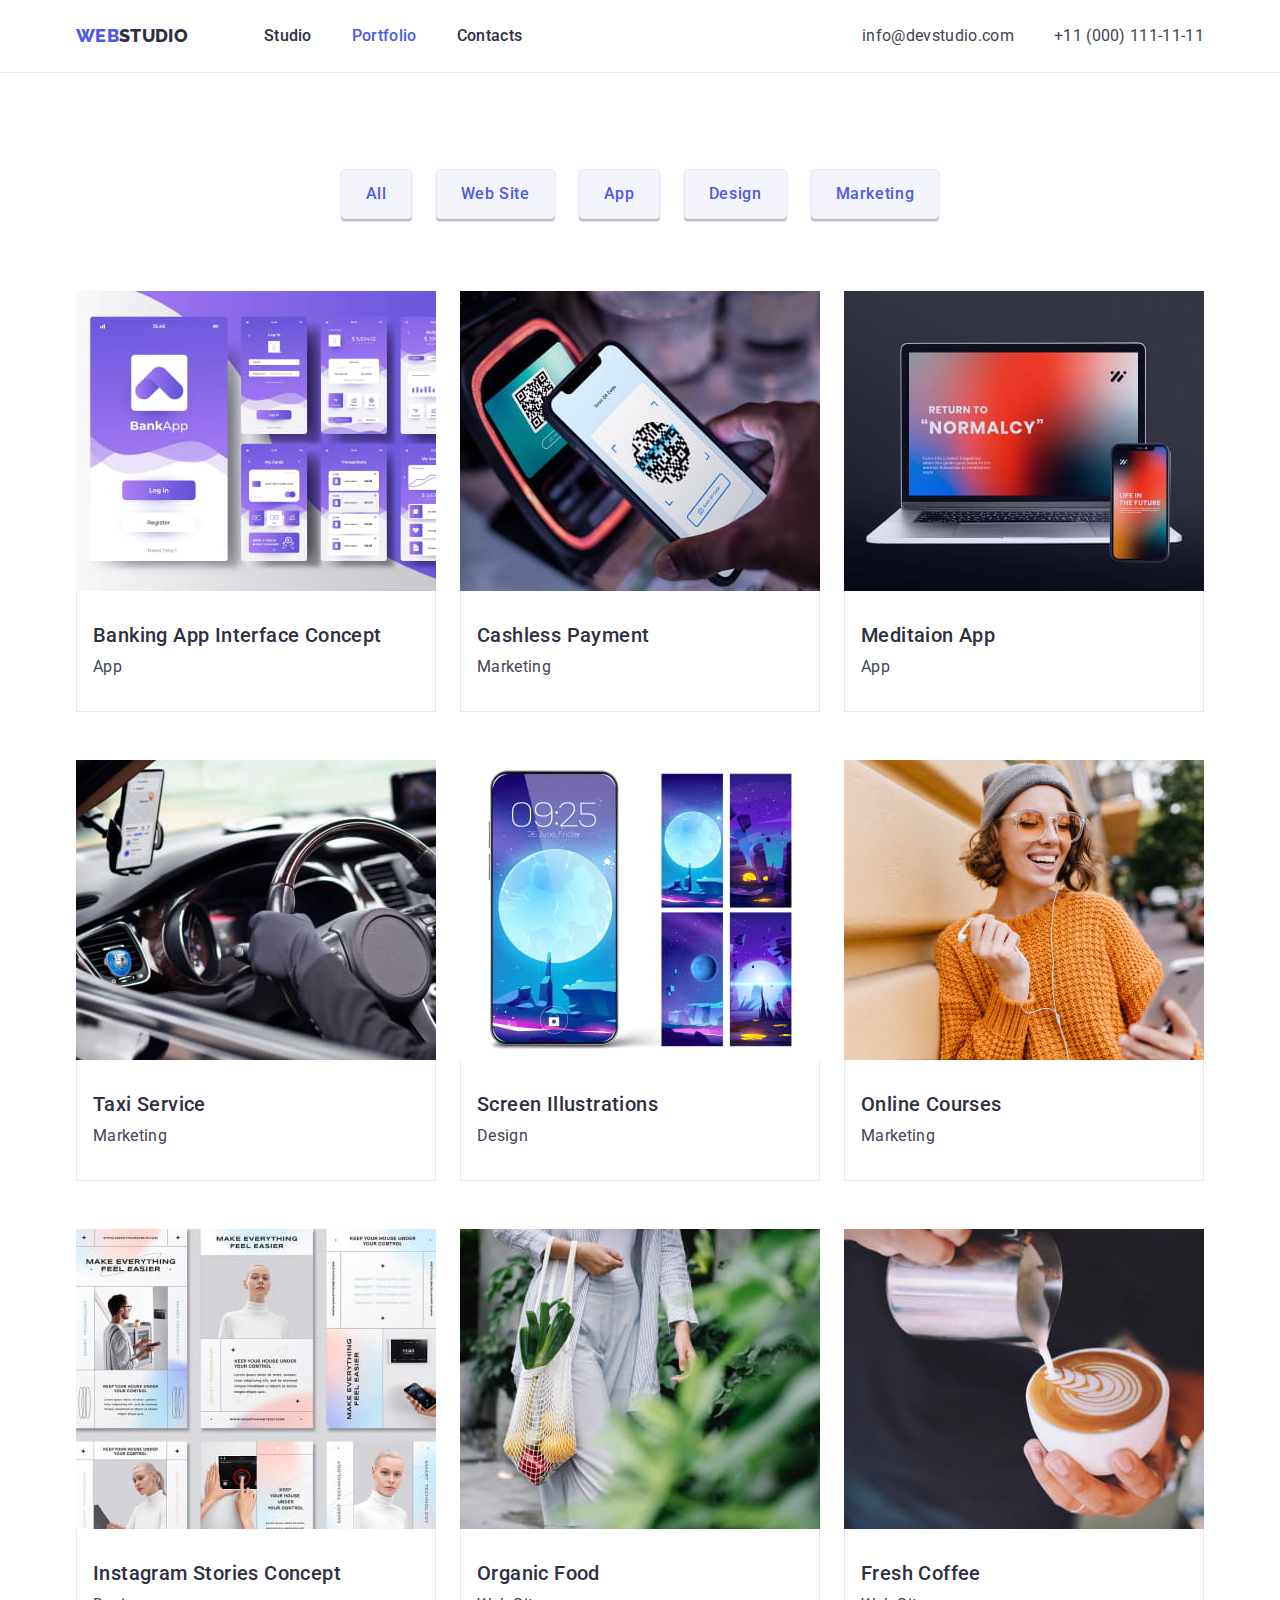
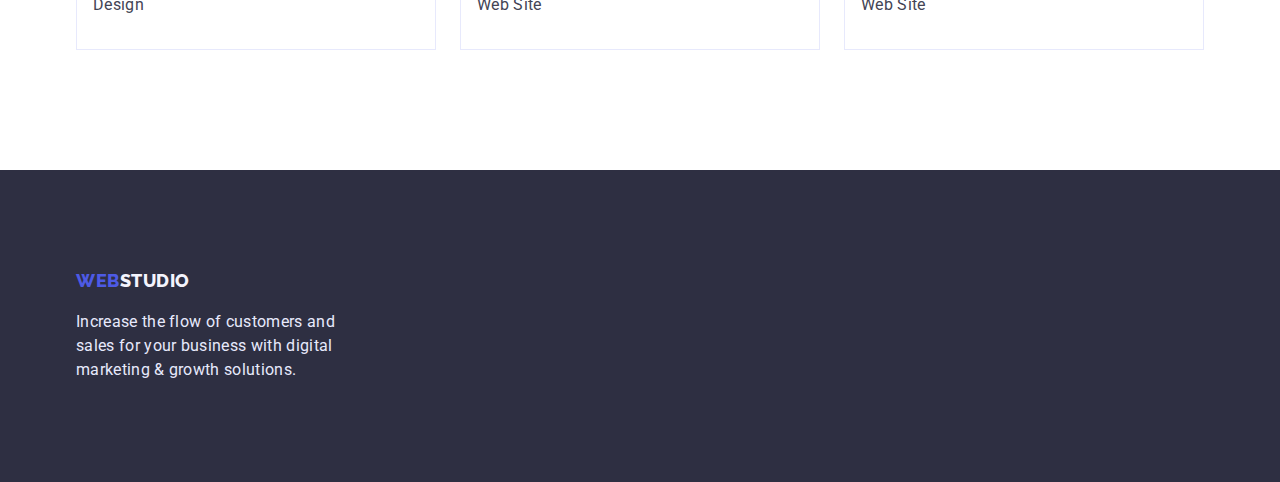
==== portfolio.html @ 76dc851d "Initial commit" ====
<!DOCTYPE html>
<html lang="en">
  <head>
    <meta charset="UTF-8" />
    <meta http-equiv="X-UA-Compatible" content="IE=edge" />
    <meta name="viewport" content="width=device-width, initial-scale=1.0" />
    <title>Portfolio</title>
    <link rel="preconnect" href="https://fonts.googleapis.com" />
    <link rel="preconnect" href="https://fonts.gstatic.com" crossorigin />
    <link
      href="https://fonts.googleapis.com/css2?family=Raleway:wght@800&family=Roboto:wght@400;500;700;900&display=swap"
      rel="stylesheet"
    />
    <link
      rel="stylesheet"
      href="https://cdnjs.cloudflare.com/ajax/libs/modern-normalize/1.0.0/modern-normalize.min.css"
    />
    <link rel="stylesheet" href="./css/styles.css" />
  </head>

  <body>
    <!-- /* --------------HEADER-------------- */ -->
    <header class="header">
      <div class="container">
        <nav class="header-navigation">
          <a href="./index.html" class="heder-logo link"
            ><span class="logo-one">WEB</span
            ><span class="logo-two">STUDIO</span></a
          >
          <ul class="header-list list">
            <li class="heder-item">
              <a href="./index.html" class="header-link link">Studio</a>
            </li>
            <li class="heder-item">
              <a href="./portfolio.html" class="header-link current link"
                >Portfolio</a
              >
            </li>
            <li class="heder-item">
              <a href="/" class="header-link link">Contacts</a>
            </li>
          </ul>
        </nav>
        <ul class="header-contact list">
          <li class="contact-item">
            <a href="mailto:info@devstudio.com" class="header-mail link"
              >info@devstudio.com</a
            >
          </li>
          <li class="contact-item">
            <a href="tel:+110001111111" class="header-tel link"
              >+11 (000) 111-11-11</a
            >
          </li>
        </ul>
      </div>
    </header>
    <main>
      <!-- /* --------------BENEFITS-------------- */ -->
      <section class="section benefits">
        <div class="container">
          <h1 class="visually-hidden">Section</h1>
          <ul class="btn-list list">
            <li class="btn-item">
              <button type="button" class="btn">All</button>
            </li>
            <li class="btn-item">
              <button type="button" class="btn">Web Site</button>
            </li>
            <li class="btn-item">
              <button type="button" class="btn">App</button>
            </li>
            <li class="btn-item">
              <button type="button" class="btn">Design</button>
            </li>
            <li class="btn-item">
              <button type="button" class="btn">Marketing</button>
            </li>
          </ul>
          <h2 class="visually-hidden">Section</h2>
          <ul class="benefits-list list">
            <li class="benefits-item">
              <img
                src="./images/img8.jpg"
                alt="Banking"
                width="360"
                height="300"
              />
              <div class="text">
                <h3 class="benefits-subtitle">Banking App Interface Concept</h3>
                <p class="benefits-description">App</p>
              </div>
            </li>
            <li class="benefits-item">
              <img
                src="./images/img9.jpg"
                alt="Payment"
                width="360"
                height="300"
              />
              <div class="text">
                <h3 class="benefits-subtitle">Cashless Payment</h3>
                <p class="benefits-description">Marketing</p>
              </div>
            </li>
            <li class="benefits-item">
              <img
                src="./images/img10.jpg"
                alt="Meditaio"
                width="360"
                height="300"
              />
              <div class="text">
                <h3 class="benefits-subtitle">Meditaion App</h3>
                <p class="benefits-description">App</p>
              </div>
            </li>
            <li class="benefits-item">
              <img
                src="./images/img11.jpg"
                alt="Taxi"
                width="360"
                height="300"
              />
              <div class="text">
                <h3 class="benefits-subtitle">Taxi Service</h3>
                <p class="benefits-description">Marketing</p>
              </div>
            </li>
            <li class="benefits-item">
              <img
                src="./images/img12.jpg"
                alt="Screen"
                width="360"
                height="300"
              />
              <div class="text">
                <h3 class="benefits-subtitle">Screen Illustrations</h3>
                <p class="benefits-description">Design</p>
              </div>
            </li>
            <li class="benefits-item">
              <img
                src="./images/img13.jpg"
                alt="Girl"
                width="360"
                height="300"
              />
              <div class="text">
                <h3 class="benefits-subtitle">Online Courses</h3>
                <p class="benefits-description">Marketing</p>
              </div>
            </li>
            <li class="benefits-item">
              <img
                src="./images/img14.jpg"
                alt="Instagram"
                width="360"
                height="300"
              />
              <div class="text">
                <h3 class="benefits-subtitle">Instagram Stories Concept</h3>
                <p class="benefits-description">Design</p>
              </div>
            </li>
            <li class="benefits-item">
              <img
                src="./images/img15.jpg"
                alt="Organic"
                width="360"
                height="300"
              />
              <div class="text">
                <h3 class="benefits-subtitle">Organic Food</h3>
                <p class="benefits-description">Web Site</p>
              </div>
            </li>
            <li class="benefits-item">
              <img
                src="./images/img16.jpg"
                alt="Fresh"
                width="360"
                height="300"
              />
              <div class="text">
                <h3 class="benefits-subtitle">Fresh Coffee</h3>
                <p class="benefits-description">Web Site</p>
              </div>
            </li>
          </ul>
        </div>
      </section>
    </main>
    <!-- /* --------------FOOTER-------------- */ -->
    <footer class="footer">
      <div class="container">
        <a href="./index.html" class="footer-logo link"
          ><span class="one">WEB</span><span class="two">STUDIO</span></a
        >
        <p class="footer-description">
          Increase the flow of customers and sales for your business with
          digital marketing & growth solutions.
        </p>
      </div>
    </footer>
  </body>
</html>
---- css/styles.css ----
:root {
  --primary-text-bg-color: #2e2f42;
  --hero-title-text-color: #ffffff;
  --primary-bg-color: #ffffff;
  --description-tel-mail-color: #434455;
  --primary-border-color: #e7e9fc;
  --bg-btn-foot-color: #f4f4fd;
  --accent-color: #4d5ae5;
  --accent-color-2: #404bbf;
  --secondaty-font: 'Raleway', sans-serif;
}

h1,
h2,
h3,
h4,
h5,
p {
  margin: 0;
}

ul {
  margin: 0;
  padding: 0;
}

img {
  display: block;
  max-width: 100%;
  height: auto;
}

body {
  background-color: var(--primary-bg-color);
  font-family: 'Roboto', sans-serif;
  font-weight: 400;
  font-size: 16px;
  line-height: 1.5;
  letter-spacing: 0.02em;
  color: var(--primary-text-bg-color);
}

.visually-hidden {
  position: absolute;
  width: 1px;
  height: 1px;
  margin: -1px;
  border: 0;
  padding: 0;
  white-space: nowrap;
  clip-path: inset(100%);
  clip: rect(0 0 0 0);
  overflow: hidden;
}

.list {
  list-style: none;
}

.link {
  text-decoration: none;
}

.container {
  width: 1158px;
  margin: 0 auto;
  padding: 0 15px;
}

.section {
  padding: 120px 0;
}

/* ---------HEADER----------- */

.header {
  border-bottom: 1px solid var(--primary-border-color);
}

.header .container {
  display: flex;
  align-items: center;
}

.header-navigation {
  display: flex;
  align-items: center;
}

.heder-logo {
  padding: 24px 0;

  font-family: var(--secondaty-font);
  font-weight: 800;
  font-size: 18px;
  line-height: 1.33;
}
.logo-one {
  color: var(--accent-color);
}

.logo-two {
  color: var(--primary-text-bg-color);
}

.heder-logo:focus {
  color: var(--accent-color);
}

.header-list {
  display: flex;
  margin-left: 76px;
  gap: 40px;
}
/* .heder-item:not(:first-child) {
  margin-left: 40px;
} */

.header-link {
  padding: 24px 0;

  font-weight: 500;
  color: var(--primary-text-bg-color);
}

.header-contact {
  display: flex;
  margin-left: auto;
}
.contact-item:not(:first-child) {
  margin-left: 40px;
}

.header-tel,
.header-mail {
  padding: 24px 0;

  font-weight: 400;
  color: var(--description-tel-mail-color);
}

.header-contact .link:hover,
.header-contact .link:focus,
.header-link.link:hover,
.header-link.link:focus {
  color: var(--accent-color);
}
.header-link.current {
  color: var(--accent-color);
}

/* -----------HERO-------------- */

.hero {
  padding: 188px 0;
  background-color: var(--primary-text-bg-color);
}

.hero .container {
  display: flex;
  flex-direction: column;
  align-items: center;
}

.hero-title {
  margin-bottom: 48px;
  max-width: 496px;
  text-align: center;

  font-size: 56px;
  line-height: 1.1;
  letter-spacing: 0.02em;
  color: var(--hero-title-text-color);
}

.hero-btn {
  background: var(--accent-color);
  box-shadow: 0px 4px 4px rgba(0, 0, 0, 0.15);
  border-radius: 4px;
  padding: 16px 32px;

  font-family: inherit;
  font-weight: 500;
  font-size: 16px;
  line-height: 1.5;
  letter-spacing: 0.04em;
  color: var(--hero-title-text-color);
  cursor: pointer;
}

.hero-btn:hover,
.hero-btn:focus {
  background: var(--accent-color-2);
}

/* --------------ABOUT-------------- */

.about {
  padding-bottom: 0;
}

.about-list {
  display: flex;
  gap: 24px;
}

.about-item {
  width: calc((100%-72px) / 4);
}

/* .about-item:nth-child(-n + 3) {
  margin-right: 24px;
} */

.about-title {
  margin-bottom: 8px;

  font-size: 20px;
  line-height: 0.83;
  letter-spacing: 0.02em;
  font-weight: 500;
}

.about-description {
  font-weight: 400;
  color: var(--description-tel-mail-color);
}

/* --------------WORKING-------------- */

.working {
  text-align: center;
}

.working-title {
  margin-bottom: 72px;

  font-size: 36px;
  line-height: 1.1;
  letter-spacing: 0.02em;
  text-transform: capitalize;
  font-weight: 500;
}

.working-list {
  display: flex;
  gap: 24px;
}

.working-list .container {
  background: linear-gradient(
    0deg,
    rgba(77, 90, 229, 0.1),
    rgba(77, 90, 229, 0.1)
  );
  background-blend-mode: soft-light, normal;
  border: 1px solid var(--primary-border-color);
}

.working-item {
  width: calc((100%-48px) / 3);
  max-width: 360px;
}

/* .working-item:nth-child(-n + 2) {
  margin-right: 24px;
} */

/* --------------TEAM-------------- */

.team {
  background-color: var(--bg-btn-foot-color);
}

.team-title {
  margin-bottom: 72px;

  font-size: 36px;
  line-height: 1.11;
  text-align: center;
  letter-spacing: 0.02em;
  font-weight: 500;
  text-transform: capitalize;
  color: var(--primary-text-bg-color);
}

.team-list {
  display: flex;
  flex-wrap: wrap;
  /* якщо добавиться контент */
  gap: 24px;
}

.team-item {
  width: calc((100%-72px) / 4);
  max-width: 264px;

  background: var(--primary-bg-color);
  box-shadow: 0px 1px 6px rgba(46, 47, 66, 0.08),
    0px 1px 1px rgba(46, 47, 66, 0.16), 0px 2px 1px rgba(46, 47, 66, 0.08);
  border-radius: 0px 0px 4px 4px;
}

/* .team-item:nth-child(-n + 3) {
  margin-right: 24px;
} */

.team-content {
  text-align: center;
  padding: 32px 0;
}

.team-subtitle {
  margin-bottom: 8px;

  font-size: 20px;
  line-height: 0.83;
  letter-spacing: 0.02em;
}

.team-description {
  font-weight: 400;
  color: var(--description-tel-mail-color);
}

/* ----------FOOTER---------- */

.footer {
  padding: 100px 0;

  background-color: var(--primary-text-bg-color);
}

.footer-logo {
  display: block;
  margin-bottom: 16px;
}

.footer-logo .one,
.footer-logo .two {
  font-family: var(--secondaty-font);
  font-weight: 800;
  font-size: 18px;
  line-height: 1.2;
  letter-spacing: 0.03em;
  text-transform: uppercase;
}

.footer-logo .one {
  color: var(--accent-color);
}

.footer-logo .two {
  color: var(--bg-btn-foot-color);
}

.footer-logo:focus {
  color: var(--accent-color-2);
}

.footer-description {
  max-width: 264px;

  color: var(--primary-border-color);
}

/* --------------Page 2------------ */

/* --------------BENEFITS-------------- */

.benefits {
  padding-top: 96px;
}

.btn-list {
  display: flex;
  justify-content: center;
  gap: 24px;

  margin-bottom: 72px;
}

/* .btn-list .btn-item + .btn-item {
  margin-left: 24px;
} */

.btn {
  padding: 12px 24px;

  background: var(--bg-btn-foot-color);
  box-shadow: 0px 3px 1px rgba(0, 0, 0, 0.1), 0px 2px 1px rgba(0, 0, 0, 0.08),
    0px 2px 2px rgba(0, 0, 0, 0.12);
  border-radius: 4px;
  border: 1px solid var(--primary-border-color);

  font-family: inherit;
  font-weight: 500;
  font-size: 16px;
  line-height: 1.5;
  letter-spacing: 0.04em;
  color: var(--accent-color);

  cursor: pointer;
}

.btn:hover,
.btn:focus {
  background-color: var(--accent-color-2);
  border-color: var(--accent-color-2);

  color: var(--hero-title-text-color);
}

.benefits-list {
  display: flex;
  flex-wrap: wrap;
  gap: 48px;
  column-gap: 24px;
}

.benefits-item {
  width: calc((100%-48px) / 3);
  max-width: 360px;
}

/* .benefits-item:nth-child(3n) {
  margin-right: 0;
} */

.benefits-item:nth-last-child(-n + 3) {
  margin-bottom: 0px;
}

.benefits-item .text {
  padding: 32px 16px;
  border: 1px solid var(--primary-border-color);
  border-top: none;
}

.benefits-subtitle {
  margin-bottom: 8px;

  font-weight: 500;
  font-size: 20px;
  line-height: 1.2;
  letter-spacing: 0.02em;
}

.benefits-description {
  font-weight: 400;
  color: var(--description-tel-mail-color);
}
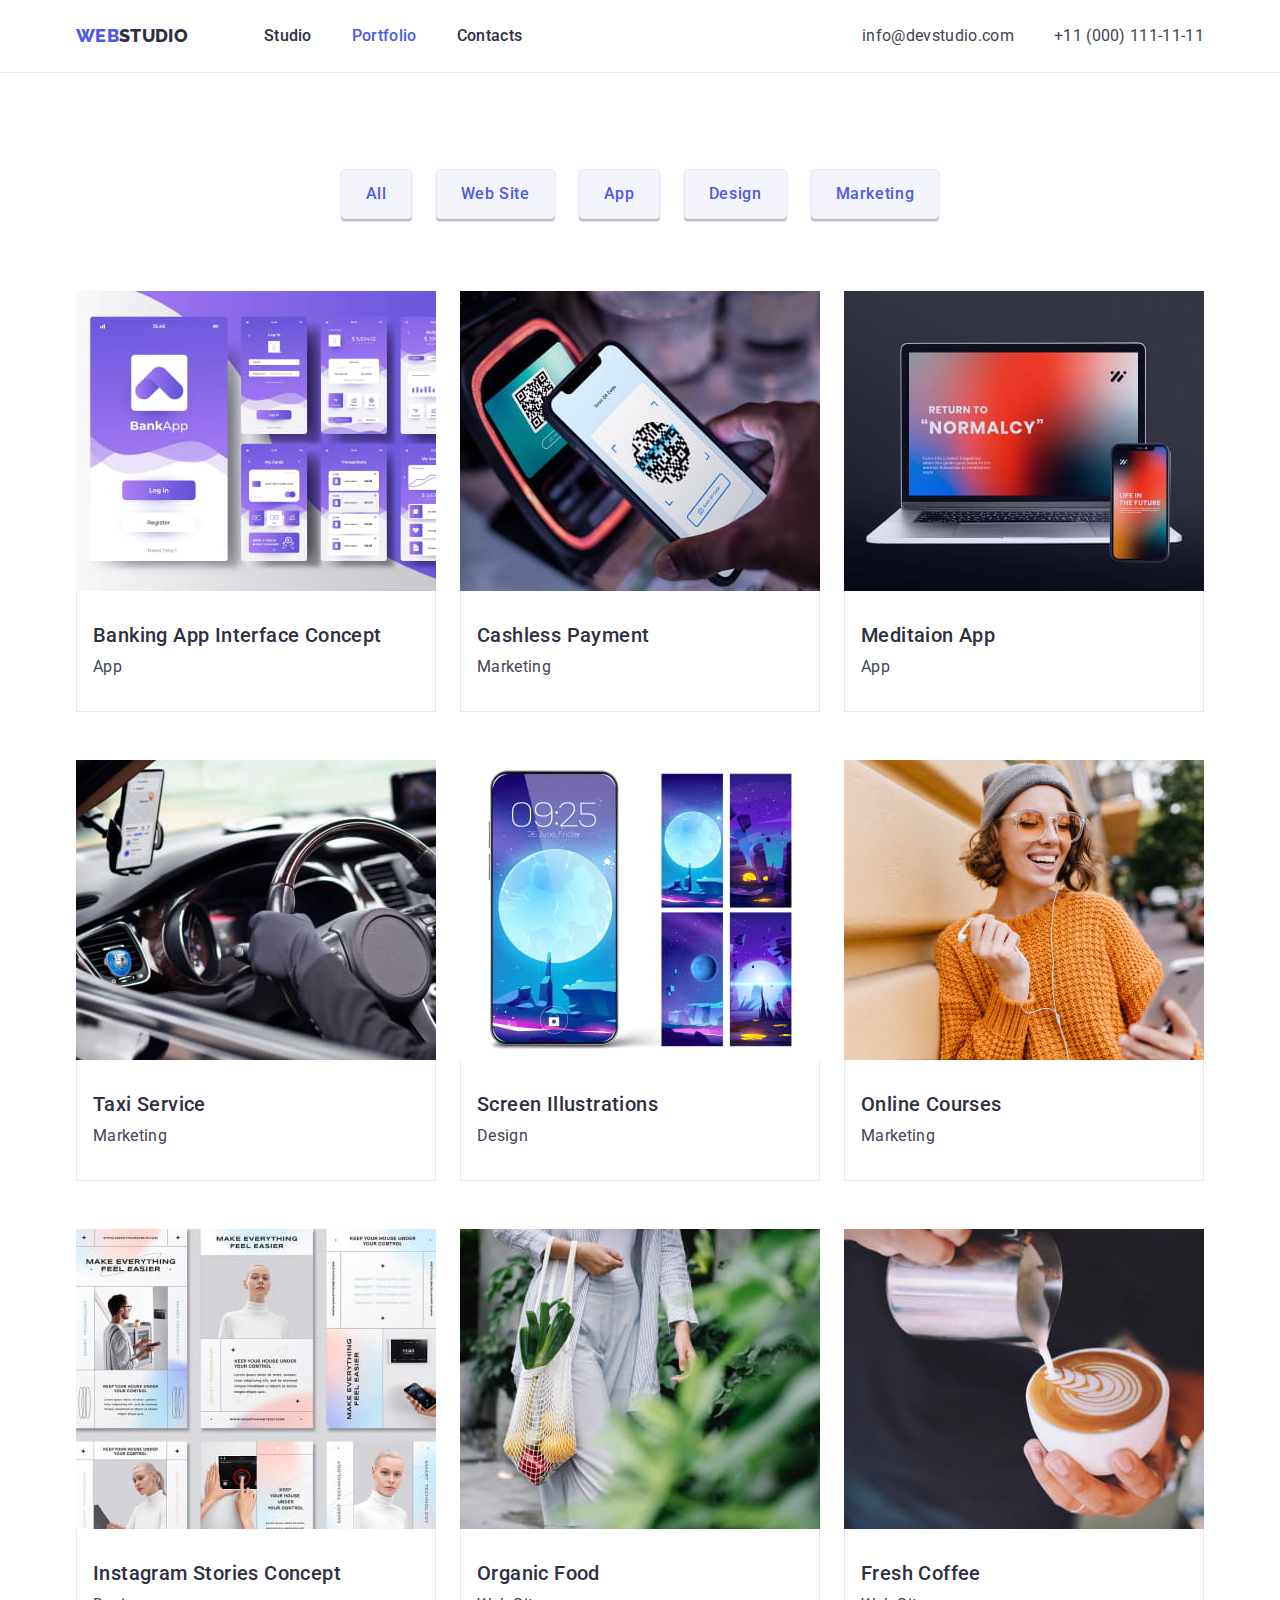
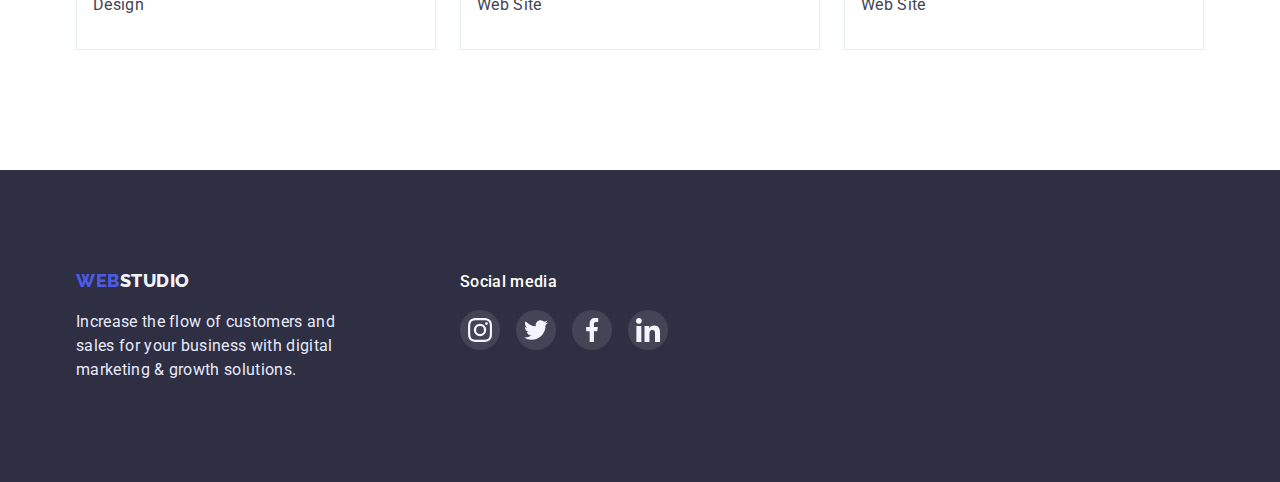
==== commit 6a5d5ca8: "commit" ====
--- a/portfolio.html
+++ b/portfolio.html
@@ -1,207 +1,189 @@
 <!DOCTYPE html>
 <html lang="en">
-  <head>
-    <meta charset="UTF-8" />
-    <meta http-equiv="X-UA-Compatible" content="IE=edge" />
-    <meta name="viewport" content="width=device-width, initial-scale=1.0" />
-    <title>Portfolio</title>
-    <link rel="preconnect" href="https://fonts.googleapis.com" />
-    <link rel="preconnect" href="https://fonts.gstatic.com" crossorigin />
-    <link
-      href="https://fonts.googleapis.com/css2?family=Raleway:wght@800&family=Roboto:wght@400;500;700;900&display=swap"
-      rel="stylesheet"
-    />
-    <link
-      rel="stylesheet"
-      href="https://cdnjs.cloudflare.com/ajax/libs/modern-normalize/1.0.0/modern-normalize.min.css"
-    />
-    <link rel="stylesheet" href="./css/styles.css" />
-  </head>
+	<head>
+		<meta charset="UTF-8" />
+		<meta http-equiv="X-UA-Compatible" content="IE=edge" />
+		<meta name="viewport" content="width=device-width, initial-scale=1.0" />
+		<title>Portfolio</title>
+		<link rel="preconnect" href="https://fonts.googleapis.com" />
+		<link rel="preconnect" href="https://fonts.gstatic.com" crossorigin />
+		<link
+			href="https://fonts.googleapis.com/css2?family=Raleway:wght@800&family=Roboto:wght@400;500;700;900&display=swap"
+			rel="stylesheet"
+		/>
+		<link
+			rel="stylesheet"
+			href="https://cdnjs.cloudflare.com/ajax/libs/modern-normalize/1.0.0/modern-normalize.min.css"
+		/>
+		<link rel="stylesheet" href="./css/styles.css" />
+	</head>
 
-  <body>
-    <!-- /* --------------HEADER-------------- */ -->
-    <header class="header">
-      <div class="container">
-        <nav class="header-navigation">
-          <a href="./index.html" class="heder-logo link"
-            ><span class="logo-one">WEB</span
-            ><span class="logo-two">STUDIO</span></a
-          >
-          <ul class="header-list list">
-            <li class="heder-item">
-              <a href="./index.html" class="header-link link">Studio</a>
-            </li>
-            <li class="heder-item">
-              <a href="./portfolio.html" class="header-link current link"
-                >Portfolio</a
-              >
-            </li>
-            <li class="heder-item">
-              <a href="/" class="header-link link">Contacts</a>
-            </li>
-          </ul>
-        </nav>
-        <ul class="header-contact list">
-          <li class="contact-item">
-            <a href="mailto:info@devstudio.com" class="header-mail link"
-              >info@devstudio.com</a
-            >
-          </li>
-          <li class="contact-item">
-            <a href="tel:+110001111111" class="header-tel link"
-              >+11 (000) 111-11-11</a
-            >
-          </li>
-        </ul>
-      </div>
-    </header>
-    <main>
-      <!-- /* --------------BENEFITS-------------- */ -->
-      <section class="section benefits">
-        <div class="container">
-          <h1 class="visually-hidden">Section</h1>
-          <ul class="btn-list list">
-            <li class="btn-item">
-              <button type="button" class="btn">All</button>
-            </li>
-            <li class="btn-item">
-              <button type="button" class="btn">Web Site</button>
-            </li>
-            <li class="btn-item">
-              <button type="button" class="btn">App</button>
-            </li>
-            <li class="btn-item">
-              <button type="button" class="btn">Design</button>
-            </li>
-            <li class="btn-item">
-              <button type="button" class="btn">Marketing</button>
-            </li>
-          </ul>
-          <h2 class="visually-hidden">Section</h2>
-          <ul class="benefits-list list">
-            <li class="benefits-item">
-              <img
-                src="./images/img8.jpg"
-                alt="Banking"
-                width="360"
-                height="300"
-              />
-              <div class="text">
-                <h3 class="benefits-subtitle">Banking App Interface Concept</h3>
-                <p class="benefits-description">App</p>
-              </div>
-            </li>
-            <li class="benefits-item">
-              <img
-                src="./images/img9.jpg"
-                alt="Payment"
-                width="360"
-                height="300"
-              />
-              <div class="text">
-                <h3 class="benefits-subtitle">Cashless Payment</h3>
-                <p class="benefits-description">Marketing</p>
-              </div>
-            </li>
-            <li class="benefits-item">
-              <img
-                src="./images/img10.jpg"
-                alt="Meditaio"
-                width="360"
-                height="300"
-              />
-              <div class="text">
-                <h3 class="benefits-subtitle">Meditaion App</h3>
-                <p class="benefits-description">App</p>
-              </div>
-            </li>
-            <li class="benefits-item">
-              <img
-                src="./images/img11.jpg"
-                alt="Taxi"
-                width="360"
-                height="300"
-              />
-              <div class="text">
-                <h3 class="benefits-subtitle">Taxi Service</h3>
-                <p class="benefits-description">Marketing</p>
-              </div>
-            </li>
-            <li class="benefits-item">
-              <img
-                src="./images/img12.jpg"
-                alt="Screen"
-                width="360"
-                height="300"
-              />
-              <div class="text">
-                <h3 class="benefits-subtitle">Screen Illustrations</h3>
-                <p class="benefits-description">Design</p>
-              </div>
-            </li>
-            <li class="benefits-item">
-              <img
-                src="./images/img13.jpg"
-                alt="Girl"
-                width="360"
-                height="300"
-              />
-              <div class="text">
-                <h3 class="benefits-subtitle">Online Courses</h3>
-                <p class="benefits-description">Marketing</p>
-              </div>
-            </li>
-            <li class="benefits-item">
-              <img
-                src="./images/img14.jpg"
-                alt="Instagram"
-                width="360"
-                height="300"
-              />
-              <div class="text">
-                <h3 class="benefits-subtitle">Instagram Stories Concept</h3>
-                <p class="benefits-description">Design</p>
-              </div>
-            </li>
-            <li class="benefits-item">
-              <img
-                src="./images/img15.jpg"
-                alt="Organic"
-                width="360"
-                height="300"
-              />
-              <div class="text">
-                <h3 class="benefits-subtitle">Organic Food</h3>
-                <p class="benefits-description">Web Site</p>
-              </div>
-            </li>
-            <li class="benefits-item">
-              <img
-                src="./images/img16.jpg"
-                alt="Fresh"
-                width="360"
-                height="300"
-              />
-              <div class="text">
-                <h3 class="benefits-subtitle">Fresh Coffee</h3>
-                <p class="benefits-description">Web Site</p>
-              </div>
-            </li>
-          </ul>
-        </div>
-      </section>
-    </main>
-    <!-- /* --------------FOOTER-------------- */ -->
-    <footer class="footer">
-      <div class="container">
-        <a href="./index.html" class="footer-logo link"
-          ><span class="one">WEB</span><span class="two">STUDIO</span></a
-        >
-        <p class="footer-description">
-          Increase the flow of customers and sales for your business with
-          digital marketing & growth solutions.
-        </p>
-      </div>
-    </footer>
-  </body>
+	<body>
+		<!-- /* --------------HEADER-------------- */ -->
+		<header class="header">
+			<div class="container">
+				<nav class="header-navigation">
+					<a href="./index.html" class="heder-logo link"
+						><span class="logo-one">WEB</span><span class="logo-two">STUDIO</span></a
+					>
+					<ul class="header-list list">
+						<li class="heder-item">
+							<a href="./index.html" class="header-link link">Studio</a>
+						</li>
+						<li class="heder-item">
+							<a href="./portfolio.html" class="header-link current link">Portfolio</a>
+						</li>
+						<li class="heder-item">
+							<a href="/" class="header-link link">Contacts</a>
+						</li>
+					</ul>
+				</nav>
+				<ul class="header-contact list">
+					<li class="contact-item">
+						<a href="mailto:info@devstudio.com" class="header-mail link">info@devstudio.com</a>
+					</li>
+					<li class="contact-item">
+						<a href="tel:+110001111111" class="header-tel link">+11 (000) 111-11-11</a>
+					</li>
+				</ul>
+			</div>
+		</header>
+		<main>
+			<!-- /* --------------BENEFITS-------------- */ -->
+			<section class="section benefits">
+				<div class="container">
+					<h1 class="visually-hidden">Section</h1>
+					<ul class="btn-list list">
+						<li class="btn-item">
+							<button type="button" class="btn">All</button>
+						</li>
+						<li class="btn-item">
+							<button type="button" class="btn">Web Site</button>
+						</li>
+						<li class="btn-item">
+							<button type="button" class="btn">App</button>
+						</li>
+						<li class="btn-item">
+							<button type="button" class="btn">Design</button>
+						</li>
+						<li class="btn-item">
+							<button type="button" class="btn">Marketing</button>
+						</li>
+					</ul>
+					<h2 class="visually-hidden">Section</h2>
+					<ul class="benefits-list list">
+						<li class="benefits-item">
+							<img src="./images/img8.jpg" alt="Banking" width="360" height="300" />
+							<div class="text">
+								<h3 class="benefits-subtitle">Banking App Interface Concept</h3>
+								<p class="benefits-description">App</p>
+							</div>
+						</li>
+						<li class="benefits-item">
+							<img src="./images/img9.jpg" alt="Payment" width="360" height="300" />
+							<div class="text">
+								<h3 class="benefits-subtitle">Cashless Payment</h3>
+								<p class="benefits-description">Marketing</p>
+							</div>
+						</li>
+						<li class="benefits-item">
+							<img src="./images/img10.jpg" alt="Meditaio" width="360" height="300" />
+							<div class="text">
+								<h3 class="benefits-subtitle">Meditaion App</h3>
+								<p class="benefits-description">App</p>
+							</div>
+						</li>
+						<li class="benefits-item">
+							<img src="./images/img11.jpg" alt="Taxi" width="360" height="300" />
+							<div class="text">
+								<h3 class="benefits-subtitle">Taxi Service</h3>
+								<p class="benefits-description">Marketing</p>
+							</div>
+						</li>
+						<li class="benefits-item">
+							<img src="./images/img12.jpg" alt="Screen" width="360" height="300" />
+							<div class="text">
+								<h3 class="benefits-subtitle">Screen Illustrations</h3>
+								<p class="benefits-description">Design</p>
+							</div>
+						</li>
+						<li class="benefits-item">
+							<img src="./images/img13.jpg" alt="Girl" width="360" height="300" />
+							<div class="text">
+								<h3 class="benefits-subtitle">Online Courses</h3>
+								<p class="benefits-description">Marketing</p>
+							</div>
+						</li>
+						<li class="benefits-item">
+							<img src="./images/img14.jpg" alt="Instagram" width="360" height="300" />
+							<div class="text">
+								<h3 class="benefits-subtitle">Instagram Stories Concept</h3>
+								<p class="benefits-description">Design</p>
+							</div>
+						</li>
+						<li class="benefits-item">
+							<img src="./images/img15.jpg" alt="Organic" width="360" height="300" />
+							<div class="text">
+								<h3 class="benefits-subtitle">Organic Food</h3>
+								<p class="benefits-description">Web Site</p>
+							</div>
+						</li>
+						<li class="benefits-item">
+							<img src="./images/img16.jpg" alt="Fresh" width="360" height="300" />
+							<div class="text">
+								<h3 class="benefits-subtitle">Fresh Coffee</h3>
+								<p class="benefits-description">Web Site</p>
+							</div>
+						</li>
+					</ul>
+				</div>
+			</section>
+		</main>
+		<!-- /* --------------FOOTER-------------- */ -->
+		<footer class="footer">
+			<div class="container">
+				<div>
+					<a href="./index.html" class="footer-logo link"
+						><span class="one">WEB</span><span class="two">STUDIO</span></a
+					>
+					<p class="footer-description">
+						Increase the flow of customers and sales for your business with digital marketing & growth solutions.
+					</p>
+				</div>
+				<div>
+					<h2 class="footer-title">Social media</h2>
+					<ul class="footer-social-list list">
+						<li class="footer-sicial-item">
+							<a href="/" class="footer-social-link link"
+								><svg class="footer-social-icon" width="24" height="24">
+									<use href="./images/symbol-defs.svg#icon-instagram"></use>
+								</svg>
+							</a>
+						</li>
+						<li class="footer-sicial-item">
+							<a href="/" class="footer-social-link link"
+								><svg class="footer-social-icon" width="24" height="24">
+									<use href="./images/symbol-defs.svg#icon-twitter"></use>
+								</svg>
+							</a>
+						</li>
+						<li class="footer-sicial-item">
+							<a href="/" class="footer-social-link link"
+								><svg class="footer-social-icon" width="24" height="24">
+									<use href="./images/symbol-defs.svg#icon-facebook"></use>
+								</svg>
+							</a>
+						</li>
+						<li class="footer-sicial-item">
+							<a href="/" class="footer-social-link link"
+								><svg class="footer-social-icon" width="24" height="24">
+									<use href="./images/symbol-defs.svg#icon-linkedin"></use>
+								</svg>
+							</a>
+						</li>
+					</ul>
+				</div>
+			</div>
+		</footer>
+	</body>
 </html>
--- a/css/styles.css
+++ b/css/styles.css
@@ -1,13 +1,13 @@
 :root {
-  --primary-text-bg-color: #2e2f42;
-  --hero-title-text-color: #ffffff;
-  --primary-bg-color: #ffffff;
-  --description-tel-mail-color: #434455;
-  --primary-border-color: #e7e9fc;
-  --bg-btn-foot-color: #f4f4fd;
-  --accent-color: #4d5ae5;
-  --accent-color-2: #404bbf;
-  --secondaty-font: 'Raleway', sans-serif;
+	--primary-text-bg-color: #2e2f42;
+	--hero-title-text-color: #ffffff;
+	--primary-bg-color: #ffffff;
+	--description-tel-mail-color: #434455;
+	--primary-border-color: #e7e9fc;
+	--bg-btn-foot-color: #f4f4fd;
+	--accent-color: #4d5ae5;
+	--accent-color-2: #404bbf;
+	--secondaty-font: "Raleway", sans-serif;
 }
 
 h1,
@@ -16,196 +16,220 @@
 h4,
 h5,
 p {
-  margin: 0;
+	margin: 0;
 }
 
 ul {
-  margin: 0;
-  padding: 0;
+	margin: 0;
+	padding: 0;
 }
 
 img {
-  display: block;
-  max-width: 100%;
-  height: auto;
+	display: block;
+	max-width: 100%;
+	height: auto;
 }
 
 body {
-  background-color: var(--primary-bg-color);
-  font-family: 'Roboto', sans-serif;
-  font-weight: 400;
-  font-size: 16px;
-  line-height: 1.5;
-  letter-spacing: 0.02em;
-  color: var(--primary-text-bg-color);
+	background-color: var(--primary-bg-color);
+	font-family: "Roboto", sans-serif;
+	font-weight: 400;
+	font-size: 16px;
+	line-height: 1.5;
+	letter-spacing: 0.02em;
+	color: var(--primary-text-bg-color);
 }
 
 .visually-hidden {
-  position: absolute;
-  width: 1px;
-  height: 1px;
-  margin: -1px;
-  border: 0;
-  padding: 0;
-  white-space: nowrap;
-  clip-path: inset(100%);
-  clip: rect(0 0 0 0);
-  overflow: hidden;
+	position: absolute;
+	width: 1px;
+	height: 1px;
+	margin: -1px;
+	border: 0;
+	padding: 0;
+	white-space: nowrap;
+	clip-path: inset(100%);
+	clip: rect(0 0 0 0);
+	overflow: hidden;
 }
 
 .list {
-  list-style: none;
+	list-style: none;
 }
 
 .link {
-  text-decoration: none;
+	text-decoration: none;
 }
 
 .container {
-  width: 1158px;
-  margin: 0 auto;
-  padding: 0 15px;
+	width: 1158px;
+	margin: 0 auto;
+	padding: 0 15px;
 }
 
 .section {
-  padding: 120px 0;
+	padding: 120px 0;
 }
 
 /* ---------HEADER----------- */
 
 .header {
-  border-bottom: 1px solid var(--primary-border-color);
+	border-bottom: 1px solid var(--primary-border-color);
 }
 
 .header .container {
-  display: flex;
-  align-items: center;
+	display: flex;
+	align-items: center;
 }
 
 .header-navigation {
-  display: flex;
-  align-items: center;
+	display: flex;
+	align-items: center;
 }
 
 .heder-logo {
-  padding: 24px 0;
-
-  font-family: var(--secondaty-font);
-  font-weight: 800;
-  font-size: 18px;
-  line-height: 1.33;
-}
+	padding: 24px 0;
+
+	font-family: var(--secondaty-font);
+	font-weight: 800;
+	font-size: 18px;
+	line-height: 1.33;
+}
+
 .logo-one {
-  color: var(--accent-color);
+	color: var(--accent-color);
 }
 
 .logo-two {
-  color: var(--primary-text-bg-color);
+	color: var(--primary-text-bg-color);
 }
 
 .heder-logo:focus {
-  color: var(--accent-color);
+	color: var(--accent-color);
 }
 
 .header-list {
-  display: flex;
-  margin-left: 76px;
-  gap: 40px;
+	display: flex;
+	margin-left: 76px;
+	gap: 40px;
 }
 /* .heder-item:not(:first-child) {
   margin-left: 40px;
 } */
 
 .header-link {
-  padding: 24px 0;
-
-  font-weight: 500;
-  color: var(--primary-text-bg-color);
+	padding: 24px 0;
+
+	font-weight: 500;
+	color: var(--primary-text-bg-color);
 }
 
 .header-contact {
-  display: flex;
-  margin-left: auto;
+	display: flex;
+	margin-left: auto;
 }
 .contact-item:not(:first-child) {
-  margin-left: 40px;
+	margin-left: 40px;
 }
 
 .header-tel,
 .header-mail {
-  padding: 24px 0;
-
-  font-weight: 400;
-  color: var(--description-tel-mail-color);
+	padding: 24px 0;
+
+	font-weight: 400;
+	color: var(--description-tel-mail-color);
 }
 
 .header-contact .link:hover,
 .header-contact .link:focus,
 .header-link.link:hover,
 .header-link.link:focus {
-  color: var(--accent-color);
+	color: var(--accent-color);
 }
 .header-link.current {
-  color: var(--accent-color);
+	color: var(--accent-color);
 }
 
 /* -----------HERO-------------- */
 
 .hero {
-  padding: 188px 0;
-  background-color: var(--primary-text-bg-color);
+	padding: 188px 0;
+
+	max-width: 1440px;
+	height: 600px;
+	margin-left: auto;
+	margin-right: auto;
+	background-image: radial-gradient(rgba(46, 47, 66, 0.7), rgba(46, 47, 66, 0.7)), url("../images/peopleoffice.jpg");
+	background-repeat: no-repeat;
+	background-position: center;
+	background-size: cover;
+
+	background-color: var(--primary-text-bg-color);
 }
 
 .hero .container {
-  display: flex;
-  flex-direction: column;
-  align-items: center;
+	display: flex;
+	flex-direction: column;
+	align-items: center;
 }
 
 .hero-title {
-  margin-bottom: 48px;
-  max-width: 496px;
-  text-align: center;
-
-  font-size: 56px;
-  line-height: 1.1;
-  letter-spacing: 0.02em;
-  color: var(--hero-title-text-color);
+	margin-bottom: 48px;
+	max-width: 496px;
+	text-align: center;
+
+	font-size: 56px;
+	line-height: 1.1;
+	letter-spacing: 0.02em;
+	color: var(--hero-title-text-color);
 }
 
 .hero-btn {
-  background: var(--accent-color);
-  box-shadow: 0px 4px 4px rgba(0, 0, 0, 0.15);
-  border-radius: 4px;
-  padding: 16px 32px;
-
-  font-family: inherit;
-  font-weight: 500;
-  font-size: 16px;
-  line-height: 1.5;
-  letter-spacing: 0.04em;
-  color: var(--hero-title-text-color);
-  cursor: pointer;
+	background: var(--accent-color);
+	box-shadow: 0px 4px 4px rgba(0, 0, 0, 0.15);
+	border-radius: 4px;
+	padding: 16px 32px;
+
+	font-family: inherit;
+	font-weight: 500;
+	font-size: 16px;
+	line-height: 1.5;
+	letter-spacing: 0.04em;
+	color: var(--hero-title-text-color);
+	cursor: pointer;
 }
 
 .hero-btn:hover,
 .hero-btn:focus {
-  background: var(--accent-color-2);
+	background: var(--accent-color-2);
 }
 
 /* --------------ABOUT-------------- */
 
 .about {
-  padding-bottom: 0;
+	padding-bottom: 0;
 }
 
 .about-list {
-  display: flex;
-  gap: 24px;
+	display: flex;
+	gap: 24px;
+}
+
+.about-icon {
+	display: flex;
+	align-items: center;
+	justify-content: center;
+
+	width: 100%;
+	height: 112px;
+	margin-bottom: 8px;
+
+	background-color: var(--bg-btn-foot-color);
+	border-radius: 4px;
 }
 
 .about-item {
-  width: calc((100%-72px) / 4);
+	width: calc((100%-72px) / 4);
 }
 
 /* .about-item:nth-child(-n + 3) {
@@ -213,53 +237,49 @@
 } */
 
 .about-title {
-  margin-bottom: 8px;
-
-  font-size: 20px;
-  line-height: 0.83;
-  letter-spacing: 0.02em;
-  font-weight: 500;
+	margin-bottom: 8px;
+
+	font-size: 20px;
+	line-height: 0.83;
+	letter-spacing: 0.02em;
+	font-weight: 500;
 }
 
 .about-description {
-  font-weight: 400;
-  color: var(--description-tel-mail-color);
+	font-weight: 400;
+	color: var(--description-tel-mail-color);
 }
 
 /* --------------WORKING-------------- */
 
 .working {
-  text-align: center;
+	text-align: center;
 }
 
 .working-title {
-  margin-bottom: 72px;
-
-  font-size: 36px;
-  line-height: 1.1;
-  letter-spacing: 0.02em;
-  text-transform: capitalize;
-  font-weight: 500;
+	margin-bottom: 72px;
+
+	font-size: 36px;
+	line-height: 1.1;
+	letter-spacing: 0.02em;
+	text-transform: capitalize;
+	font-weight: 500;
 }
 
 .working-list {
-  display: flex;
-  gap: 24px;
+	display: flex;
+	gap: 24px;
 }
 
 .working-list .container {
-  background: linear-gradient(
-    0deg,
-    rgba(77, 90, 229, 0.1),
-    rgba(77, 90, 229, 0.1)
-  );
-  background-blend-mode: soft-light, normal;
-  border: 1px solid var(--primary-border-color);
+	background: linear-gradient(0deg, rgba(77, 90, 229, 0.1), rgba(77, 90, 229, 0.1));
+	background-blend-mode: soft-light, normal;
+	border: 1px solid var(--primary-border-color);
 }
 
 .working-item {
-  width: calc((100%-48px) / 3);
-  max-width: 360px;
+	width: calc((100%-48px) / 3);
+	max-width: 360px;
 }
 
 /* .working-item:nth-child(-n + 2) {
@@ -269,36 +289,35 @@
 /* --------------TEAM-------------- */
 
 .team {
-  background-color: var(--bg-btn-foot-color);
+	background-color: var(--bg-btn-foot-color);
 }
 
 .team-title {
-  margin-bottom: 72px;
-
-  font-size: 36px;
-  line-height: 1.11;
-  text-align: center;
-  letter-spacing: 0.02em;
-  font-weight: 500;
-  text-transform: capitalize;
-  color: var(--primary-text-bg-color);
+	margin-bottom: 72px;
+
+	font-size: 36px;
+	line-height: 1.11;
+	text-align: center;
+	letter-spacing: 0.02em;
+	font-weight: 500;
+	text-transform: capitalize;
+	color: var(--primary-text-bg-color);
 }
 
 .team-list {
-  display: flex;
-  flex-wrap: wrap;
-  /* якщо добавиться контент */
-  gap: 24px;
+	display: flex;
+	flex-wrap: wrap;
+	/* якщо добавиться контент */
+	gap: 24px;
 }
 
 .team-item {
-  width: calc((100%-72px) / 4);
-  max-width: 264px;
-
-  background: var(--primary-bg-color);
-  box-shadow: 0px 1px 6px rgba(46, 47, 66, 0.08),
-    0px 1px 1px rgba(46, 47, 66, 0.16), 0px 2px 1px rgba(46, 47, 66, 0.08);
-  border-radius: 0px 0px 4px 4px;
+	width: calc((100%-72px) / 4);
+	max-width: 264px;
+
+	background: var(--primary-bg-color);
+	box-shadow: 0px 1px 6px rgba(46, 47, 66, 0.08), 0px 1px 1px rgba(46, 47, 66, 0.16), 0px 2px 1px rgba(46, 47, 66, 0.08);
+	border-radius: 0px 0px 4px 4px;
 }
 
 /* .team-item:nth-child(-n + 3) {
@@ -306,62 +325,180 @@
 } */
 
 .team-content {
-  text-align: center;
-  padding: 32px 0;
+	text-align: center;
+	padding: 32px 0;
 }
 
 .team-subtitle {
-  margin-bottom: 8px;
-
-  font-size: 20px;
-  line-height: 0.83;
-  letter-spacing: 0.02em;
+	margin-bottom: 8px;
+
+	font-size: 20px;
+	line-height: 0.83;
+	letter-spacing: 0.02em;
 }
 
 .team-description {
-  font-weight: 400;
-  color: var(--description-tel-mail-color);
+	font-weight: 400;
+	color: var(--description-tel-mail-color);
+
+	margin-bottom: 8px;
+}
+
+.team-social-list {
+	display: flex;
+	gap: 24px;
+
+	padding: 0 16px;
+}
+
+.team-sicial-item {
+	width: 40px;
+	height: 40px;
+}
+
+.team-social-link {
+	display: flex;
+	align-items: center;
+	justify-content: center;
+
+	width: 100%;
+	height: 100%;
+	border-radius: 50%;
+	background-color: var(--accent-color);
+}
+
+.team-social-link:hover,
+.team-social-link:focus {
+	background-color: var(--accent-color-2);
+}
+
+/* -------------company------------- */
+
+.company {
+	padding-top: 130px;
+}
+
+.company-title {
+	margin-bottom: 72px;
+
+	font-weight: 700;
+	font-size: 36px;
+	line-height: 1.11;
+	text-align: center;
+	color: var(--primary-text-bg-color);
+}
+
+.company-list {
+	display: flex;
+	gap: 24px;
+}
+
+.company-item {
+	width: 168px;
+	height: 88px;
+}
+
+.company-link {
+	display: flex;
+	align-items: center;
+	justify-content: center;
+
+	border: 1px solid #8e8f99;
+	border-radius: 4px;
+	width: 100%;
+	height: 100%;
+
+	color: #8e8f99;
+}
+
+.company-link:is(:hover, :focus) {
+	border-color: var(--accent-color-2);
+	color: var(--accent-color-2);
+}
+
+.company-icon {
+	fill: currentColor;
 }
 
 /* ----------FOOTER---------- */
 
 .footer {
-  padding: 100px 0;
-
-  background-color: var(--primary-text-bg-color);
+	padding: 100px 0;
+
+	background-color: var(--primary-text-bg-color);
+}
+
+.footer .container {
+	display: flex;
+	gap: 120px;
 }
 
 .footer-logo {
-  display: block;
-  margin-bottom: 16px;
+	display: block;
+	margin-bottom: 16px;
 }
 
 .footer-logo .one,
 .footer-logo .two {
-  font-family: var(--secondaty-font);
-  font-weight: 800;
-  font-size: 18px;
-  line-height: 1.2;
-  letter-spacing: 0.03em;
-  text-transform: uppercase;
+	font-family: var(--secondaty-font);
+	font-weight: 800;
+	font-size: 18px;
+	line-height: 1.2;
+	letter-spacing: 0.03em;
+	text-transform: uppercase;
 }
 
 .footer-logo .one {
-  color: var(--accent-color);
+	color: var(--accent-color);
 }
 
 .footer-logo .two {
-  color: var(--bg-btn-foot-color);
+	color: var(--bg-btn-foot-color);
 }
 
 .footer-logo:focus {
-  color: var(--accent-color-2);
+	color: var(--accent-color-2);
 }
 
 .footer-description {
-  max-width: 264px;
-
-  color: var(--primary-border-color);
+	max-width: 264px;
+
+	color: var(--primary-border-color);
+}
+
+.footer-title {
+	margin-bottom: 16px;
+
+	font-weight: 500;
+	font-size: 16px;
+	line-height: 1.5;
+	color: var(--hero-title-text-color);
+}
+
+.footer-social-list {
+	display: flex;
+	gap: 16px;
+}
+
+.footer-sicial-item {
+	width: 40px;
+	height: 40px;
+}
+
+.footer-social-link {
+	display: flex;
+	align-items: center;
+	justify-content: center;
+	width: 100%;
+	height: 100%;
+	border-radius: 50%;
+
+	background-color: rgba(255, 255, 255, 0.1);
+}
+
+.footer-social-link:hover,
+.footer-social-link:focus {
+	background-color: rgb(49, 208, 170);
 }
 
 /* --------------Page 2------------ */
@@ -369,15 +506,15 @@
 /* --------------BENEFITS-------------- */
 
 .benefits {
-  padding-top: 96px;
+	padding-top: 96px;
 }
 
 .btn-list {
-  display: flex;
-  justify-content: center;
-  gap: 24px;
-
-  margin-bottom: 72px;
+	display: flex;
+	justify-content: center;
+	gap: 24px;
+
+	margin-bottom: 72px;
 }
 
 /* .btn-list .btn-item + .btn-item {
@@ -385,42 +522,45 @@
 } */
 
 .btn {
-  padding: 12px 24px;
-
-  background: var(--bg-btn-foot-color);
-  box-shadow: 0px 3px 1px rgba(0, 0, 0, 0.1), 0px 2px 1px rgba(0, 0, 0, 0.08),
-    0px 2px 2px rgba(0, 0, 0, 0.12);
-  border-radius: 4px;
-  border: 1px solid var(--primary-border-color);
-
-  font-family: inherit;
-  font-weight: 500;
-  font-size: 16px;
-  line-height: 1.5;
-  letter-spacing: 0.04em;
-  color: var(--accent-color);
-
-  cursor: pointer;
+	padding: 12px 24px;
+
+	background: var(--bg-btn-foot-color);
+	box-shadow: 0px 3px 1px rgba(0, 0, 0, 0.1), 0px 2px 1px rgba(0, 0, 0, 0.08), 0px 2px 2px rgba(0, 0, 0, 0.12);
+	border-radius: 4px;
+	border: 1px solid var(--primary-border-color);
+
+	font-family: inherit;
+	font-weight: 500;
+	font-size: 16px;
+	line-height: 1.5;
+	letter-spacing: 0.04em;
+	color: var(--accent-color);
+
+	cursor: pointer;
 }
 
 .btn:hover,
 .btn:focus {
-  background-color: var(--accent-color-2);
-  border-color: var(--accent-color-2);
-
-  color: var(--hero-title-text-color);
+	background-color: var(--accent-color-2);
+	border-color: var(--accent-color-2);
+
+	color: var(--hero-title-text-color);
 }
 
 .benefits-list {
-  display: flex;
-  flex-wrap: wrap;
-  gap: 48px;
-  column-gap: 24px;
+	display: flex;
+	flex-wrap: wrap;
+	gap: 48px;
+	column-gap: 24px;
 }
 
 .benefits-item {
-  width: calc((100%-48px) / 3);
-  max-width: 360px;
+	width: calc((100%-48px) / 3);
+	max-width: 360px;
+}
+
+.benefits-item:hover {
+	box-shadow: 0px 1px 6px rgba(46, 47, 66, 0.08), 0px 1px 1px rgba(46, 47, 66, 0.16), 0px 2px 1px rgba(46, 47, 66, 0.08);
 }
 
 /* .benefits-item:nth-child(3n) {
@@ -428,25 +568,30 @@
 } */
 
 .benefits-item:nth-last-child(-n + 3) {
-  margin-bottom: 0px;
+	margin-bottom: 0px;
 }
 
 .benefits-item .text {
-  padding: 32px 16px;
-  border: 1px solid var(--primary-border-color);
-  border-top: none;
+	padding: 32px 16px;
+	border: 1px solid var(--primary-border-color);
+	border-top: none;
+}
+
+.benefits-item .text:hover {
+	border: 0.5px solid var(--primary-border-color);
+	border-top: none;
 }
 
 .benefits-subtitle {
-  margin-bottom: 8px;
-
-  font-weight: 500;
-  font-size: 20px;
-  line-height: 1.2;
-  letter-spacing: 0.02em;
+	margin-bottom: 8px;
+
+	font-weight: 500;
+	font-size: 20px;
+	line-height: 1.2;
+	letter-spacing: 0.02em;
 }
 
 .benefits-description {
-  font-weight: 400;
-  color: var(--description-tel-mail-color);
-}
+	font-weight: 400;
+	color: var(--description-tel-mail-color);
+}
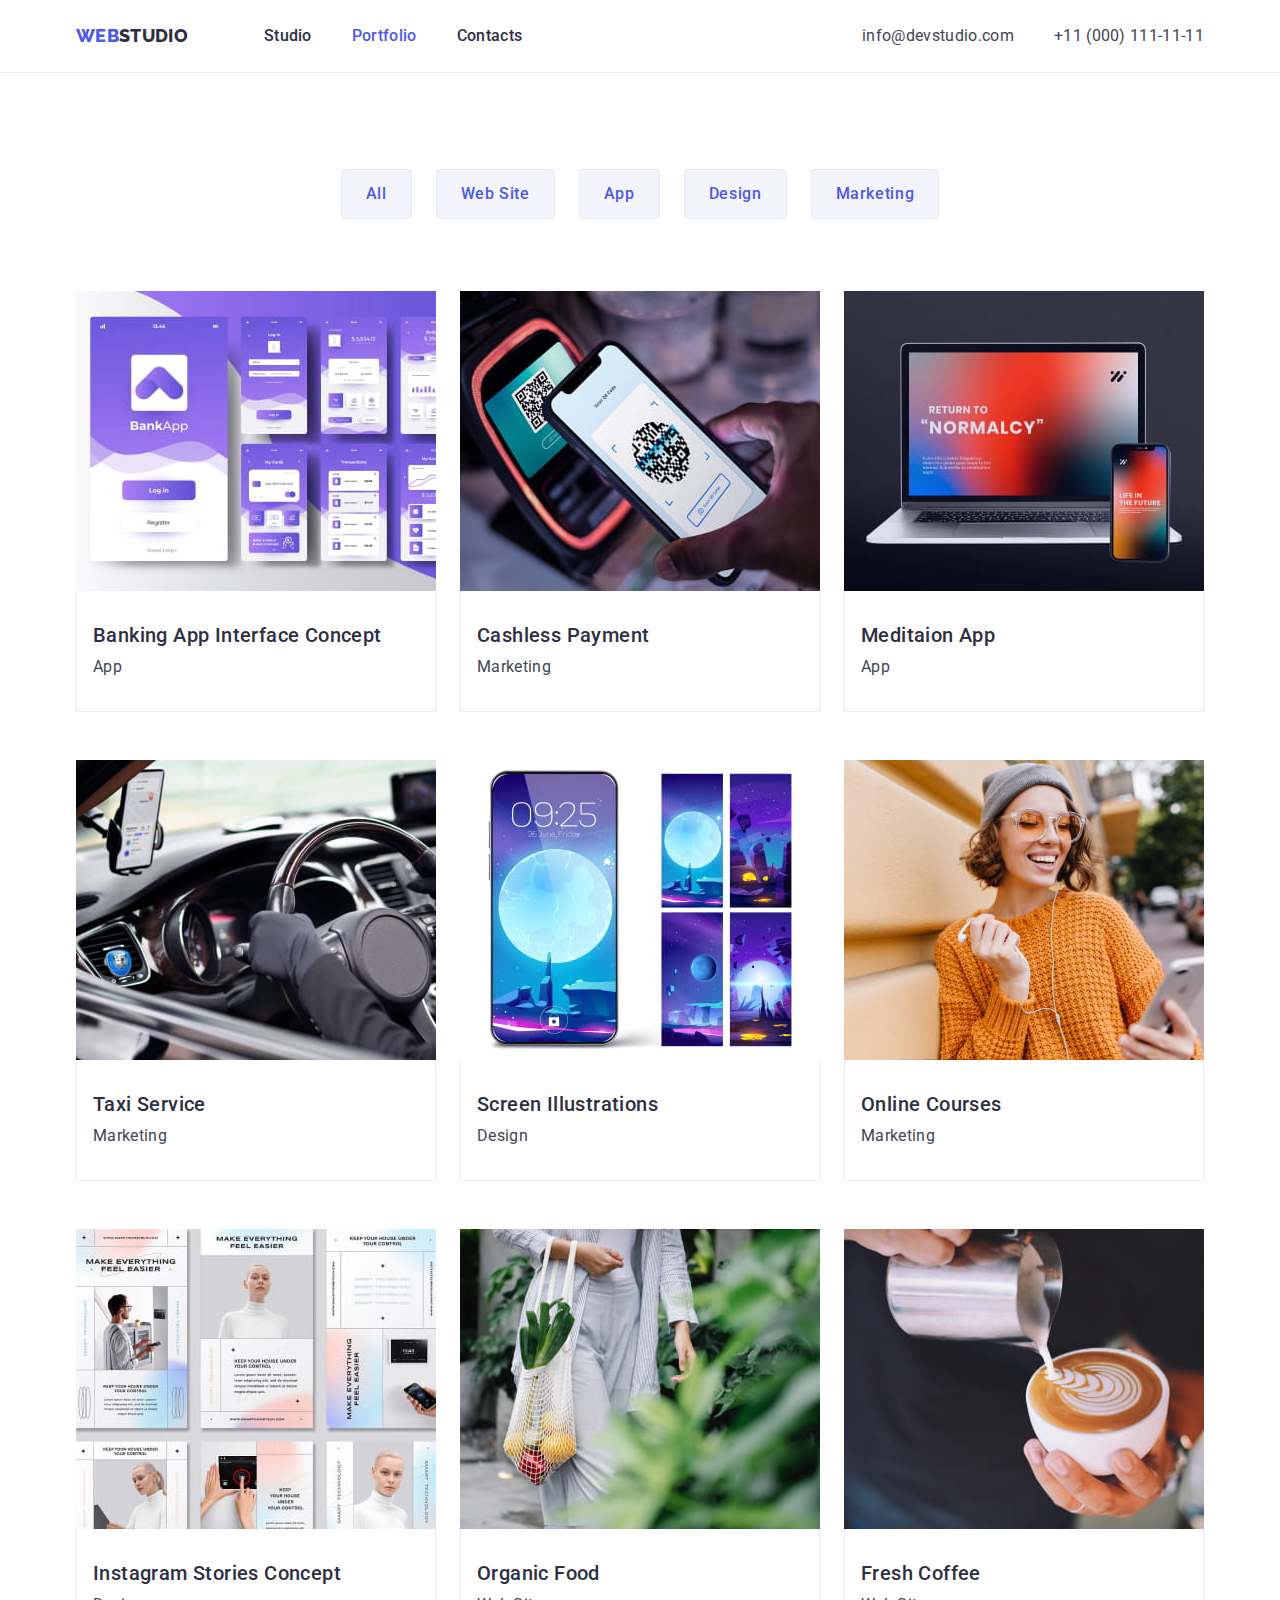
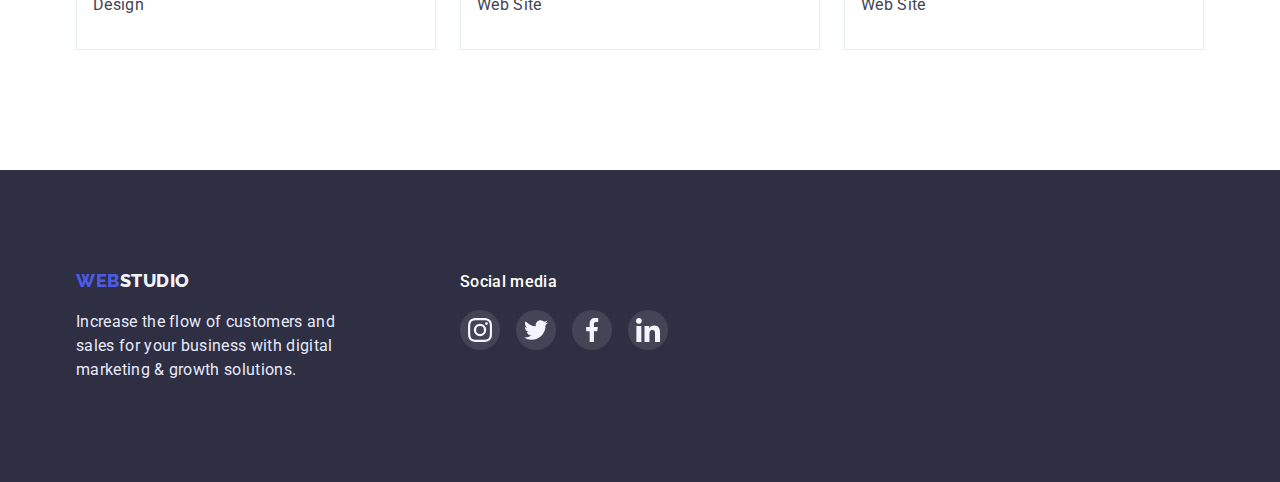
==== commit 56662b4b: "commit" ====
--- a/portfolio.html
+++ b/portfolio.html
@@ -73,67 +73,85 @@
 					<h2 class="visually-hidden">Section</h2>
 					<ul class="benefits-list list">
 						<li class="benefits-item">
-							<img src="./images/img8.jpg" alt="Banking" width="360" height="300" />
-							<div class="text">
-								<h3 class="benefits-subtitle">Banking App Interface Concept</h3>
-								<p class="benefits-description">App</p>
-							</div>
-						</li>
-						<li class="benefits-item">
-							<img src="./images/img9.jpg" alt="Payment" width="360" height="300" />
-							<div class="text">
-								<h3 class="benefits-subtitle">Cashless Payment</h3>
-								<p class="benefits-description">Marketing</p>
-							</div>
-						</li>
-						<li class="benefits-item">
-							<img src="./images/img10.jpg" alt="Meditaio" width="360" height="300" />
-							<div class="text">
-								<h3 class="benefits-subtitle">Meditaion App</h3>
-								<p class="benefits-description">App</p>
-							</div>
-						</li>
-						<li class="benefits-item">
-							<img src="./images/img11.jpg" alt="Taxi" width="360" height="300" />
-							<div class="text">
-								<h3 class="benefits-subtitle">Taxi Service</h3>
-								<p class="benefits-description">Marketing</p>
-							</div>
-						</li>
-						<li class="benefits-item">
-							<img src="./images/img12.jpg" alt="Screen" width="360" height="300" />
-							<div class="text">
-								<h3 class="benefits-subtitle">Screen Illustrations</h3>
-								<p class="benefits-description">Design</p>
-							</div>
-						</li>
-						<li class="benefits-item">
-							<img src="./images/img13.jpg" alt="Girl" width="360" height="300" />
-							<div class="text">
-								<h3 class="benefits-subtitle">Online Courses</h3>
-								<p class="benefits-description">Marketing</p>
-							</div>
-						</li>
-						<li class="benefits-item">
-							<img src="./images/img14.jpg" alt="Instagram" width="360" height="300" />
-							<div class="text">
-								<h3 class="benefits-subtitle">Instagram Stories Concept</h3>
-								<p class="benefits-description">Design</p>
-							</div>
-						</li>
-						<li class="benefits-item">
-							<img src="./images/img15.jpg" alt="Organic" width="360" height="300" />
-							<div class="text">
-								<h3 class="benefits-subtitle">Organic Food</h3>
-								<p class="benefits-description">Web Site</p>
-							</div>
-						</li>
-						<li class="benefits-item">
-							<img src="./images/img16.jpg" alt="Fresh" width="360" height="300" />
-							<div class="text">
-								<h3 class="benefits-subtitle">Fresh Coffee</h3>
-								<p class="benefits-description">Web Site</p>
-							</div>
+							<a href="/" class="benefits-link link">
+								<img src="./images/img8.jpg" alt="Banking" width="360" height="300" />
+								<div class="text">
+									<h3 class="benefits-subtitle">Banking App Interface Concept</h3>
+									<p class="benefits-description">App</p>
+								</div>
+							</a>
+						</li>
+						<li class="benefits-item">
+							<a href="/" class="benefits-link link">
+								<img src="./images/img9.jpg" alt="Payment" width="360" height="300" />
+								<div class="text">
+									<h3 class="benefits-subtitle">Cashless Payment</h3>
+									<p class="benefits-description">Marketing</p>
+								</div>
+							</a>
+						</li>
+						<li class="benefits-item">
+							<a href="/" class="benefits-link link">
+								<img src="./images/img10.jpg" alt="Meditaio" width="360" height="300" />
+								<div class="text">
+									<h3 class="benefits-subtitle">Meditaion App</h3>
+									<p class="benefits-description">App</p>
+								</div>
+							</a>
+						</li>
+						<li class="benefits-item">
+							<a href="/" class="benefits-link link">
+								<img src="./images/img11.jpg" alt="Taxi" width="360" height="300" />
+								<div class="text">
+									<h3 class="benefits-subtitle">Taxi Service</h3>
+									<p class="benefits-description">Marketing</p>
+								</div>
+							</a>
+						</li>
+						<li class="benefits-item">
+							<a href="/" class="benefits-link link">
+								<img src="./images/img12.jpg" alt="Screen" width="360" height="300" />
+								<div class="text">
+									<h3 class="benefits-subtitle">Screen Illustrations</h3>
+									<p class="benefits-description">Design</p>
+								</div>
+							</a>
+						</li>
+						<li class="benefits-item">
+							<a href="/" class="benefits-link link">
+								<img src="./images/img13.jpg" alt="Girl" width="360" height="300" />
+								<div class="text">
+									<h3 class="benefits-subtitle">Online Courses</h3>
+									<p class="benefits-description">Marketing</p>
+								</div>
+							</a>
+						</li>
+						<li class="benefits-item">
+							<a href="/" class="benefits-link link">
+								<img src="./images/img14.jpg" alt="Instagram" width="360" height="300" />
+								<div class="text">
+									<h3 class="benefits-subtitle">Instagram Stories Concept</h3>
+									<p class="benefits-description">Design</p>
+								</div>
+							</a>
+						</li>
+						<li class="benefits-item">
+							<a href="/" class="benefits-link link">
+								<img src="./images/img15.jpg" alt="Organic" width="360" height="300" />
+								<div class="text">
+									<h3 class="benefits-subtitle">Organic Food</h3>
+									<p class="benefits-description">Web Site</p>
+								</div>
+							</a>
+						</li>
+						<li class="benefits-item">
+							<a href="/" class="benefits-link link">
+								<img src="./images/img16.jpg" alt="Fresh" width="360" height="300" />
+								<div class="text">
+									<h3 class="benefits-subtitle">Fresh Coffee</h3>
+									<p class="benefits-description">Web Site</p>
+								</div>
+							</a>
 						</li>
 					</ul>
 				</div>
--- a/css/styles.css
+++ b/css/styles.css
@@ -346,9 +346,8 @@
 
 .team-social-list {
 	display: flex;
+	justify-content: center;
 	gap: 24px;
-
-	padding: 0 16px;
 }
 
 .team-sicial-item {
@@ -525,7 +524,6 @@
 	padding: 12px 24px;
 
 	background: var(--bg-btn-foot-color);
-	box-shadow: 0px 3px 1px rgba(0, 0, 0, 0.1), 0px 2px 1px rgba(0, 0, 0, 0.08), 0px 2px 2px rgba(0, 0, 0, 0.12);
 	border-radius: 4px;
 	border: 1px solid var(--primary-border-color);
 
@@ -543,6 +541,7 @@
 .btn:focus {
 	background-color: var(--accent-color-2);
 	border-color: var(--accent-color-2);
+	box-shadow: 0px 3px 1px rgba(0, 0, 0, 0.1), 0px 2px 1px rgba(0, 0, 0, 0.08), 0px 2px 2px rgba(0, 0, 0, 0.12);
 
 	color: var(--hero-title-text-color);
 }
@@ -559,7 +558,12 @@
 	max-width: 360px;
 }
 
-.benefits-item:hover {
+.benefits-link {
+	color: inherit;
+}
+
+.benefits-link:hover {
+  display: block;
 	box-shadow: 0px 1px 6px rgba(46, 47, 66, 0.08), 0px 1px 1px rgba(46, 47, 66, 0.16), 0px 2px 1px rgba(46, 47, 66, 0.08);
 }
 
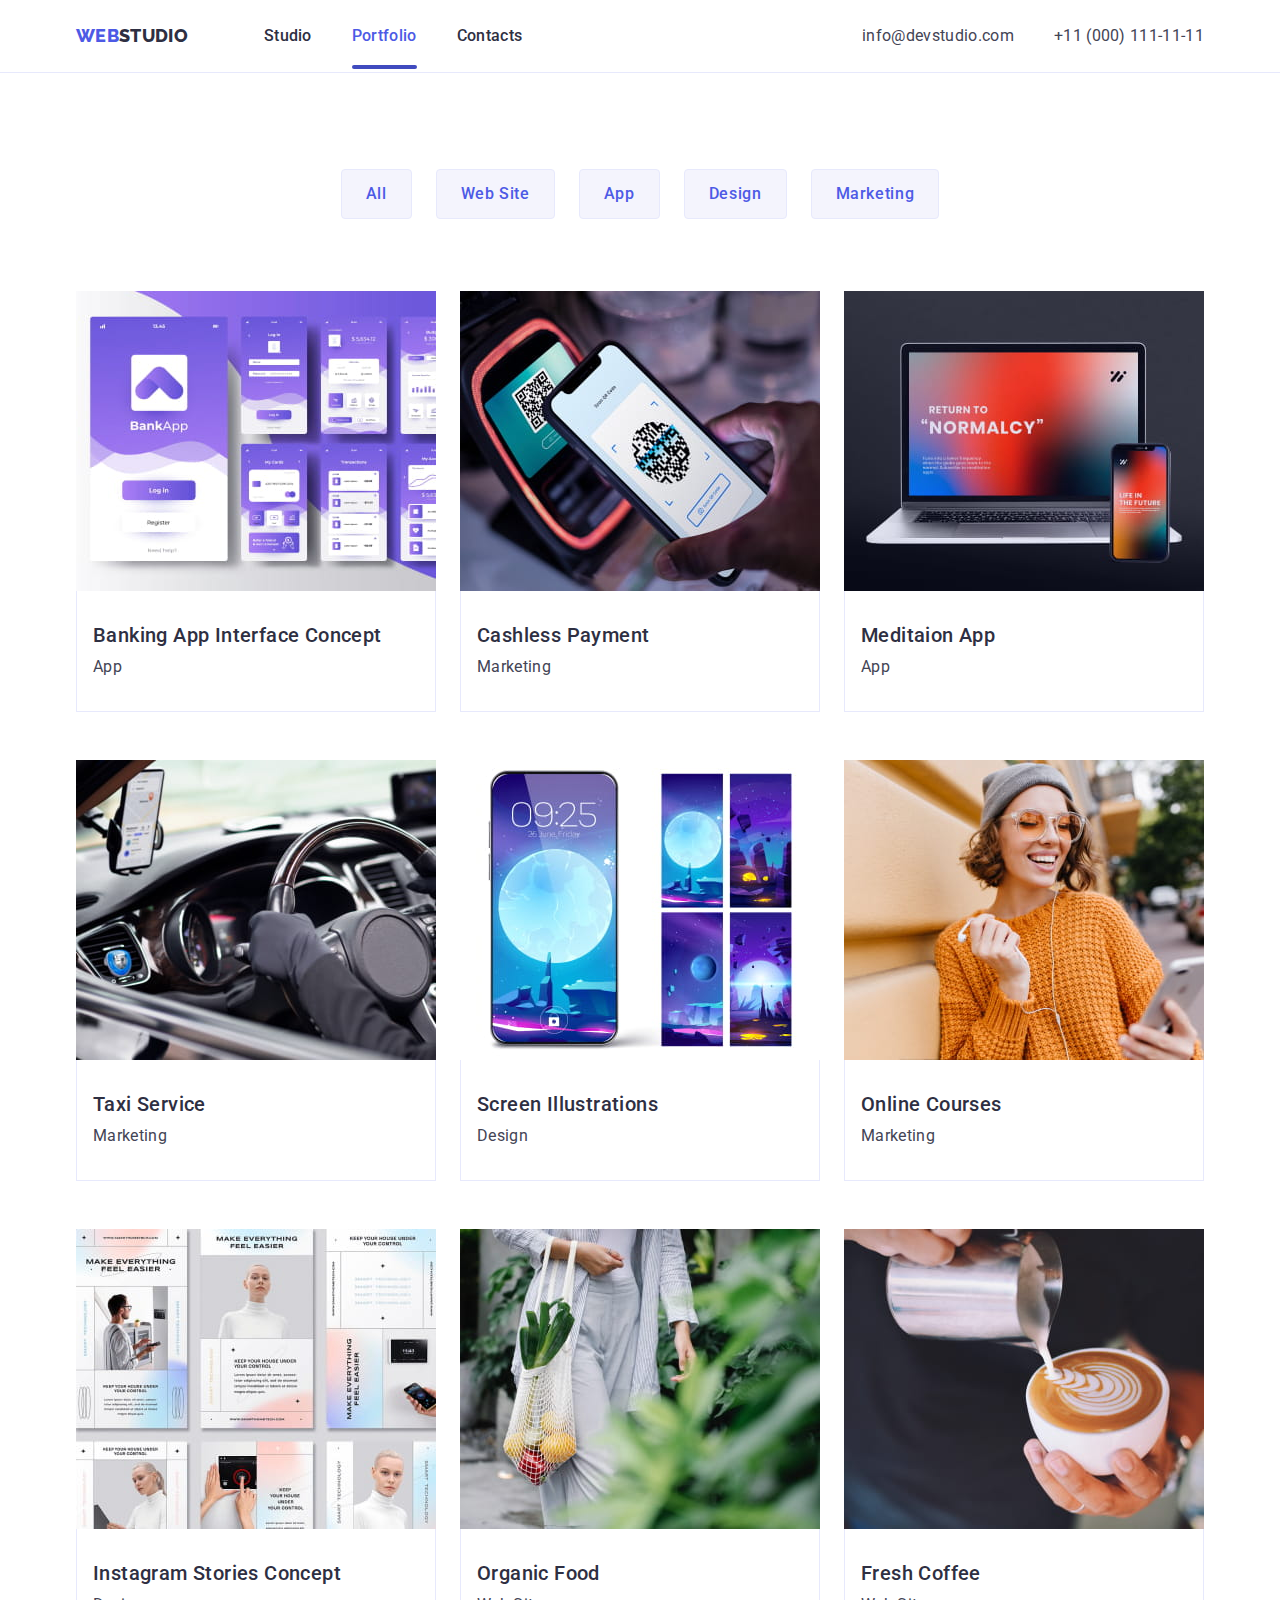
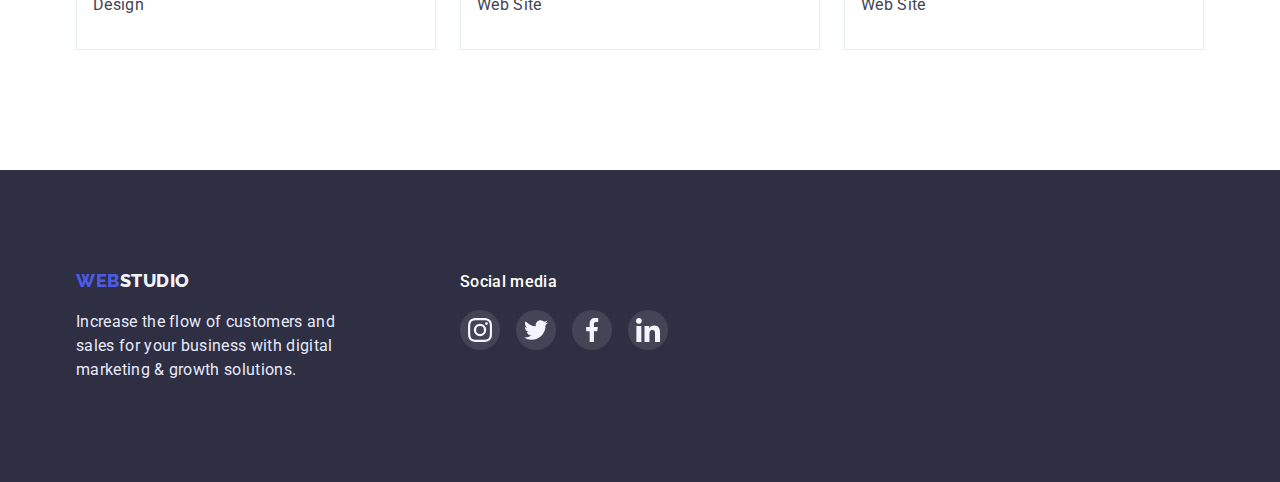
==== commit f2fbb10f: "commit" ====
--- a/portfolio.html
+++ b/portfolio.html
@@ -203,5 +203,6 @@
 				</div>
 			</div>
 		</footer>
+		<script src="./js/modal.js"></script>
 	</body>
 </html>
--- a/css/styles.css
+++ b/css/styles.css
@@ -119,9 +119,37 @@
 
 .header-link {
 	padding: 24px 0;
-
 	font-weight: 500;
 	color: var(--primary-text-bg-color);
+
+	position: relative;
+}
+
+.header-link:is(:hover, :focus)::after {
+	content: "";
+  display: block;
+	min-width: 100%;
+	height: 4px;
+
+	position: absolute;
+	bottom: 0;
+	left: 0;
+
+	background-color: var(--accent-color-2);
+	border-radius: 2px;
+}
+.current::after{
+  content: "";
+  display: block;
+	min-width: 100%;
+	height: 4px;
+
+	position: absolute;
+	bottom: 0;
+	left: 0;
+
+	background-color: var(--accent-color-2);
+	border-radius: 2px;
 }
 
 .header-contact {
@@ -563,7 +591,7 @@
 }
 
 .benefits-link:hover {
-  display: block;
+	display: block;
 	box-shadow: 0px 1px 6px rgba(46, 47, 66, 0.08), 0px 1px 1px rgba(46, 47, 66, 0.16), 0px 2px 1px rgba(46, 47, 66, 0.08);
 }
 
